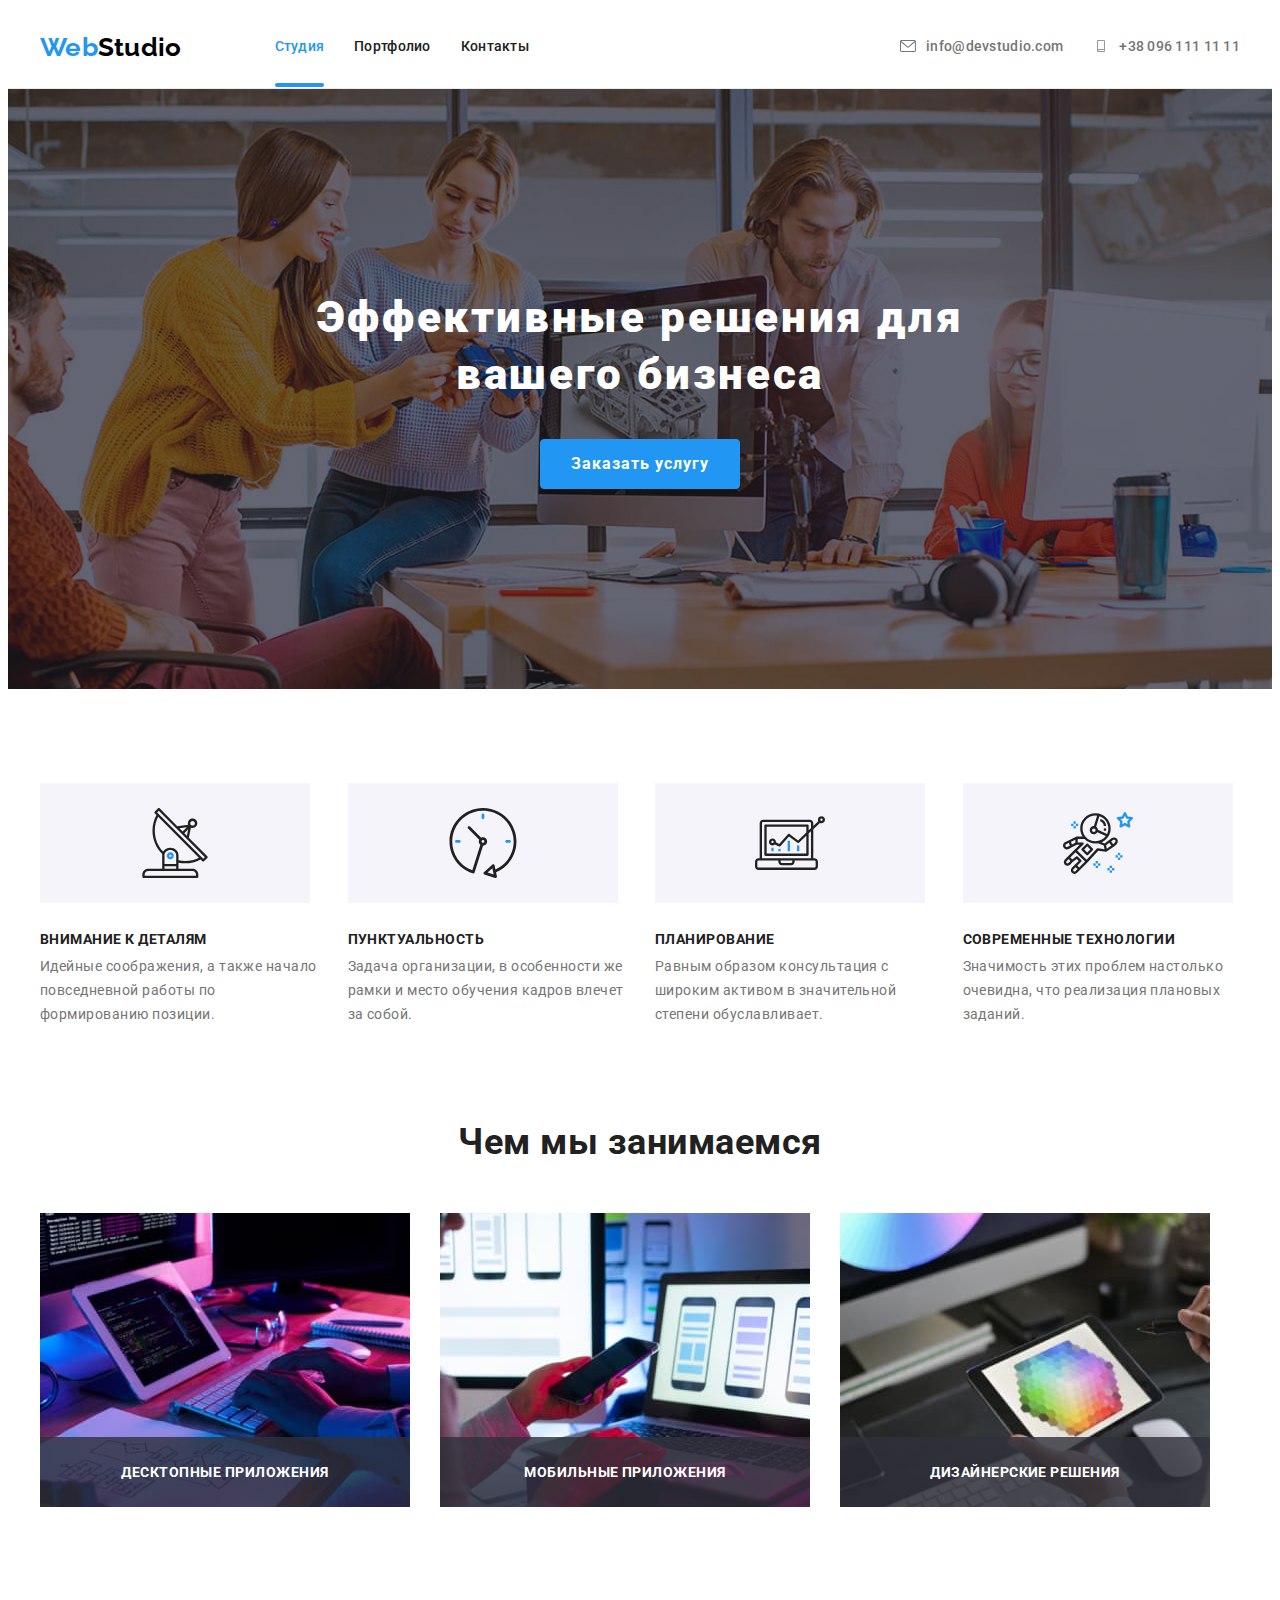
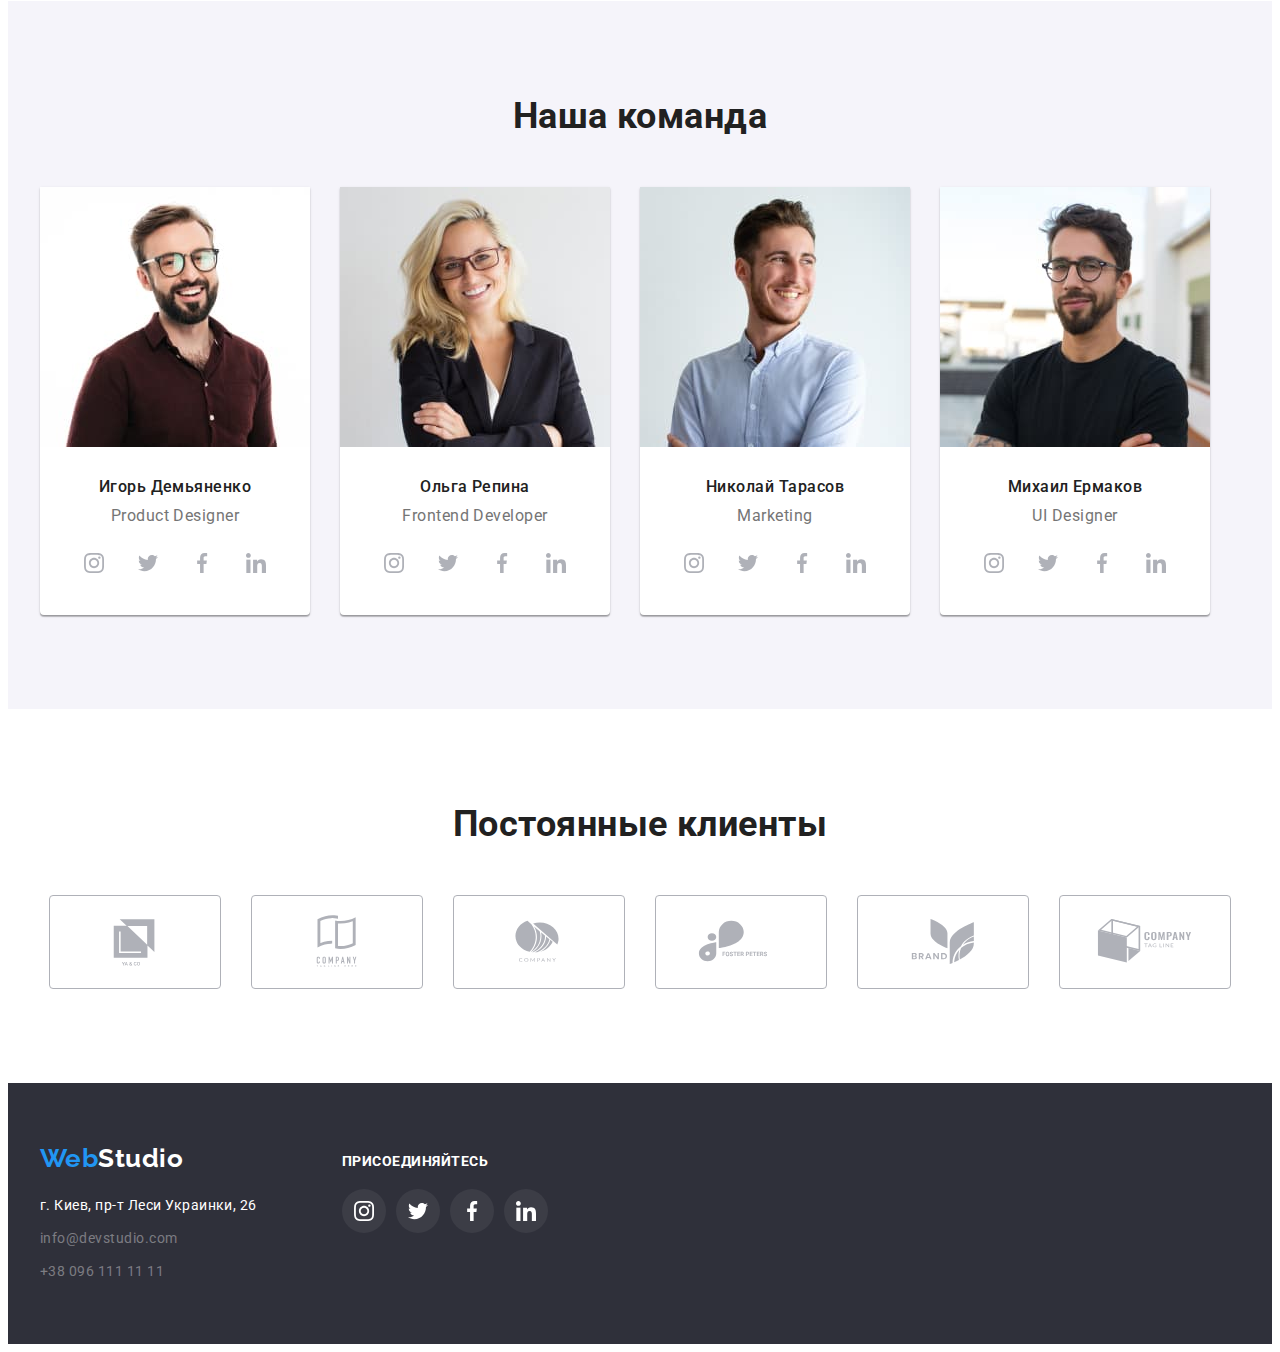
==== index.html @ b456a1b8 "начальная версия" ====
<!DOCTYPE html>
<html lang="ru">
  <head>
    <meta charset="UTF-8" />
    <meta http-equiv="X-UA-Compatible" content="IE=edge" />
    <meta name="viewport" content="width=device-width, initial-scale=1.0" />
    <title>Major</title>
    <link rel="preconnect" href="https://fonts.googleapis.com" />
    <link rel="preconnect" href="https://fonts.gstatic.com" crossorigin />
    <link
      href="https://fonts.googleapis.com/css2?family=Raleway:wght@700&family=Roboto:wght@400;500;700;900&display=swap"
      rel="stylesheet"
    />
    <link
      rel="stylesheet"
      href="https://cdnjs.cloudflare.com/ajax/libs/modern-normalize/1.1.0/modern-normalize.min.css"
      integrity="sha512-wpPYUAdjBVSE4KJnH1VR1HeZfpl1ub8YT/NKx4PuQ5NmX2tKuGu6U/JRp5y+Y8XG2tV+wKQpNHVUX03MfMFn9Q=="
      crossorigin="anonymous"
      referrerpolicy="no-referrer"
    />
    <link rel="stylesheet" href="./css/styles.css" />
  </head>

  <body>
    <!--                     Шапка -->
    <header class="header">
      <div class="container header-nav">
        <!--       Навигация -->

        <nav class="navigation">
          <a href="" lang="en" class="logo"
            ><span class="logo-web">Web</span>Studio</a
          >
          <ul class="site-nav list">
            <li class="item">
              <a href="index.html" class="nav-list current">Студия</a>
            </li>
            <li class="item">
              <a href="portfolio.html" class="nav-list">Портфолио</a>
            </li>
            <li class="item"><a href="" class="nav-list">Контакты</a></li>
          </ul>
        </nav>
        <!--             Авторизация -->

        <ul class="auth list">
          <li class="item">
            <a class="auth-link post" href="mailto:info@devstudio.com"
              ><svg class="post-icon" width="16" height="12">
                <use href="images/ikons.svg#icon-envelope"></use>
              </svg>
              info@devstudio.com</a
            >
          </li>
          <li class="item">
            <a class="auth-link tel" href="tel:+380961111111"
              ><svg class="post-icon" width="16" height="12">
                <use href="images/ikons.svg#icon-smartphone"></use>
              </svg>
              +38 096 111 11 11</a
            >
          </li>
        </ul>
      </div>
    </header>
    <main>
      <!--                     Герой -->
      <section class="hero">
        <div class="container">
          <h1 class="hero-title">Эффективные решения для вашего бизнеса</h1>
          <button data-modal-open type="button" class="btn">
            Заказать услугу
          </button>
        </div>
      </section>
      <!--                Преимущества -->
      <section class="section advantage">
        <div class="container">
          <!--скрытый заголовок-->
          <h2 class="visually-hidden">Почему мы</h2>
          <ul class="feature list">
            <li class="feature-item">
              <div class="capsule">
                <svg class="" width="70" height="70">
                  <use href="./images/ikons.svg#icon-antenna-1"></use>
                </svg>
              </div>
              <h3 class="section-title">Внимание к деталям</h3>
              <p class="text">
                Идейные соображения, а также начало повседневной работы по
                формированию позиции.
              </p>
            </li>
            <li class="feature-item">
              <div class="capsule">
                <svg class="" width="70" height="70">
                  <use href="./images/ikons.svg#icon-clock-1"></use>
                </svg>
              </div>
              <h3 class="section-title">Пунктуальность</h3>
              <p class="text">
                Задача организации, в особенности же рамки и место обучения
                кадров влечет за собой.
              </p>
            </li>
            <li class="feature-item">
              <div class="capsule">
                <svg class="" width="70" height="70">
                  <use href="./images/ikons.svg#icon-diagram-1"></use>
                </svg>
              </div>
              <h3 class="section-title">Планирование</h3>
              <p class="text">
                Равным образом консультация с широким активом в значительной
                степени обуславливает.
              </p>
            </li>
            <li class="feature-item">
              <div class="capsule">
                <svg class="" width="70" height="70">
                  <use href="./images/ikons.svg#icon-astronaut-1"></use>
                </svg>
              </div>
              <h3 class="section-title">Современные технологии</h3>
              <p class="text">
                Значимость этих проблем настолько очевидна, что реализация
                плановых заданий.
              </p>
            </li>
          </ul>
        </div>
      </section>
      <!--               Чем занимаемся -->
      <section class="section work">
        <div class="container">
          <h2 class="title">Чем мы занимаемся</h2>
          <ul class="work-list list">
            <li class="work-item">
              <img
                src="./images/img(2).jpg"
                alt="Сотрудник с планшетом за компьютером"
                width="370"
                height="294"
              />
              <div class="work-substrate">
                <h3 class="work-title">Десктопные приложения</h3>
              </div>
            </li>
            <li class="work-item">
              <img
                src="./images/img(1).jpg"
                alt="Сотрудник с мобильником за компьютером"
                width="370"
                height="294"
              />
              <div class="work-substrate">
                <h3 class="work-title">Мобильные приложения</h3>
              </div>
            </li>
            <li class="work-item">
              <img
                src="./images/img(3).jpg"
                alt="Сотрудник с планшетом "
                width="370"
                height="294"
              />
              <div class="work-substrate">
                <h3 class="work-title">Дизайнерские решения</h3>
              </div>
            </li>
          </ul>
        </div>
      </section>
      <!--               Наша команда -->
      <section class="team-section">
        <div class="container">
          <h2 class="title">Наша команда</h2>
          <ul class="team list">
            <li class="position">
              <div class="picture">
                <img
                  src="./images/img(4).jpg"
                  alt="продуктовый дизайнер"
                  width="270"
                  height="260"
                />
              </div>
              <div class="coworkers">
                <h3 class="team-title">Игорь Демьяненко</h3>
                <p class="team-text" lang="en">Product Designer</p>
                <ul class="team-socials-list list">
                  <li class="team-socials-item">
                    <a href="" class="team-socials-link">
                      <svg class="team-socials-icon" width="20" height="20">
                        <use href="./images/ikons.svg#icon-instagram-2"></use>
                      </svg>
                    </a>
                  </li>
                  <li class="team-socials-item">
                    <a href="" class="team-socials-link"
                      ><svg class="team-socials-icon" width="20" height="20">
                        <use href="./images/ikons.svg#icon-twitter-1"></use>
                      </svg>
                    </a>
                  </li>
                  <li class="team-socials-item">
                    <a href="" class="team-socials-link"
                      ><svg class="team-socials-icon" width="20" height="20">
                        <use href="./images/ikons.svg#icon-facebook-1"></use>
                      </svg>
                    </a>
                  </li>
                  <li class="team-socials-item">
                    <a href="" class="team-socials-link"
                      ><svg class="team-socials-icon" width="20" height="20">
                        <use href="./images/ikons.svg#icon-linkedin-1"></use>
                      </svg>
                    </a>
                  </li>
                </ul>
              </div>
            </li>

            <li class="position">
              <div class="picture">
                <img
                  src="./images/img(5).jpg"
                  alt="фронтэнд разработчик"
                  width="270"
                  height="260"
                />
              </div>
              <div class="coworkers">
                <h3 class="team-title">Ольга Репина</h3>
                <p class="team-text" lang="en">Frontend Developer</p>
                <ul class="team-socials-list list">
                  <li class="team-socials-item">
                    <a href="" class="team-socials-link"
                      ><svg class="team-socials-icon" width="20" height="20">
                        <use href="./images/ikons.svg#icon-instagram-2"></use>
                      </svg>
                    </a>
                  </li>
                  <li class="team-socials-item">
                    <a href="" class="team-socials-link"
                      ><svg class="team-socials-icon" width="20" height="20">
                        <use href="./images/ikons.svg#icon-twitter-1"></use>
                      </svg>
                    </a>
                  </li>
                  <li class="team-socials-item">
                    <a href="" class="team-socials-link"
                      ><svg class="team-socials-icon" width="20" height="20">
                        <use href="./images/ikons.svg#icon-facebook-1"></use>
                      </svg>
                    </a>
                  </li>
                  <li class="team-socials-item">
                    <a href="" class="team-socials-link"
                      ><svg class="team-socials-icon" width="20" height="20">
                        <use href="./images/ikons.svg#icon-linkedin-1"></use>
                      </svg>
                    </a>
                  </li>
                </ul>
              </div>
            </li>

            <li class="position">
              <div class="picture">
                <img
                  src="./images/img(6).jpg"
                  alt="маркетолог"
                  width="270"
                  height="260"
                />
              </div>
              <div class="coworkers">
                <h3 class="team-title">Николай Тарасов</h3>
                <p class="team-text" lang="en">Marketing</p>
                <ul class="team-socials-list list">
                  <li class="team-socials-item">
                    <a href="" class="team-socials-link"
                      ><svg class="team-socials-icon" width="20" height="20">
                        <use href="./images/ikons.svg#icon-instagram-2"></use>
                      </svg>
                    </a>
                  </li>
                  <li class="team-socials-item">
                    <a href="" class="team-socials-link"
                      ><svg class="team-socials-icon" width="20" height="20">
                        <use href="./images/ikons.svg#icon-twitter-1"></use>
                      </svg>
                    </a>
                  </li>
                  <li class="team-socials-item">
                    <a href="" class="team-socials-link"
                      ><svg class="team-socials-icon" width="20" height="20">
                        <use href="./images/ikons.svg#icon-facebook-1"></use>
                      </svg>
                    </a>
                  </li>
                  <li class="team-socials-item">
                    <a href="" class="team-socials-link"
                      ><svg class="team-socials-icon" width="20" height="20">
                        <use href="./images/ikons.svg#icon-linkedin-1"></use>
                      </svg>
                    </a>
                  </li>
                </ul>
              </div>
            </li>

            <li class="position">
              <div class="picture">
                <img
                  src="./images/img(7).jpg"
                  alt="дизайнер"
                  width="270"
                  height="260"
                />
              </div>
              <div class="coworkers">
                <h3 class="team-title">Михаил Ермаков</h3>
                <p class="team-text" lang="en">UI Designer</p>
                <ul class="team-socials-list list">
                  <li class="team-socials-item">
                    <a href="" class="team-socials-link"
                      ><svg class="team-socials-icon" width="20" height="20">
                        <use href="./images/ikons.svg#icon-instagram-2"></use>
                      </svg>
                    </a>
                  </li>
                  <li class="team-socials-item">
                    <a href="" class="team-socials-link"
                      ><svg class="team-socials-icon" width="20" height="20">
                        <use href="./images/ikons.svg#icon-twitter-1"></use>
                      </svg>
                    </a>
                  </li>
                  <li class="team-socials-item">
                    <a href="" class="team-socials-link"
                      ><svg class="team-socials-icon" width="20" height="20">
                        <use href="./images/ikons.svg#icon-facebook-1"></use>
                      </svg>
                    </a>
                  </li>
                  <li class="team-socials-item">
                    <a href="" class="team-socials-link"
                      ><svg class="team-socials-icon" width="20" height="20">
                        <use href="./images/ikons.svg#icon-linkedin-1"></use>
                      </svg>
                    </a>
                  </li>
                </ul>
              </div>
            </li>
          </ul>
        </div>
      </section>
      <!--               Постоянные клиенты -->
      <section class="section clients">
        <div class="container">
          <h2 class="client title">Постоянные клиенты</h2>
          <ul class="client-list list">
            <li class="client-item">
              <a href="" class="case-link">
                <svg class="case-icon" width="106" height="60">
                  <use href="./images/ikons.svg#icon-Logo-1"></use>
                </svg>
              </a>
            </li>
            <li class="client-item">
              <a href="" class="case-link">
                <svg class="case-icon" width="106" height="60">
                  <use href="./images/ikons.svg#icon-Logo"></use>
                </svg>
              </a>
            </li>
            <li class="client-item">
              <a href="" class="case-link"
                ><svg class="case-icon" width="106" height="60">
                  <use href="./images/ikons.svg#icon-Logo-2"></use>
                </svg>
              </a>
            </li>
            <li class="client-item">
              <a href="" class="case-link"
                ><svg class="case-icon" width="106" height="60">
                  <use href="./images/ikons.svg#icon-Logo-3"></use>
                </svg>
              </a>
            </li>
            <li class="client-item">
              <a href="" class="case-link"
                ><svg class="case-icon" width="106" height="60">
                  <use href="./images/ikons.svg#icon-Logo-4"></use>
                </svg>
              </a>
            </li>
            <li class="client-item">
              <a href="" class="case-link"
                ><svg class="case-icon" width="106" height="60">
                  <use href="./images/ikons.svg#icon-Logo-5"></use>
                </svg>
              </a>
            </li>
          </ul>
        </div>
      </section>
    </main>
    <footer>
      <div class="foot container">
        <div class="foot-location">
          <a href="" lang="en" class="foot-logo"
            ><span class="web-foot">Web</span>Studio</a
          >
          <address>
            <ul class="list">
              <li class="address-item">
                <a
                  href="https://goo.gl/maps/cJbCXFg71dcP9j5V9"
                  class="foot-link"
                  >г. Киев, пр-т Леси Украинки, 26</a
                >
              </li>
              <li class="address-item">
                <a href="mailto:info@devstudio.com" class="foot-link cont"
                  >info@devstudio.com</a
                >
              </li>
              <li class="address-item">
                <a href="tel:+380961111111" class="foot-link cont"
                  >+38 096 111 11 11</a
                >
              </li>
            </ul>
          </address>
        </div>
        <div class="foot-social">
          <h3 class="foot-title">Присоединяйтесь</h3>
          <ul class="socials-list list">
            <li class="socials-item">
              <a href="" class="socials-link"
                ><svg class="socials-icon" width="20" height="20">
                  <use href="./images/ikons.svg#icon-instagram-2"></use>
                </svg>
              </a>
            </li>
            <li class="socials-item">
              <a href="" class="socials-link"
                ><svg class="socials-icon" width="20" height="20">
                  <use href="./images/ikons.svg#icon-twitter-1"></use>
                </svg>
              </a>
            </li>
            <li class="socials-item">
              <a href="" class="socials-link"
                ><svg class="socials-icon" width="20" height="20">
                  <use href="./images/ikons.svg#icon-facebook-1"></use>
                </svg>
              </a>
            </li>
            <li class="socials-item">
              <a href="" class="socials-link"
                ><svg class="socials-icon" width="20" height="20">
                  <use href="./images/ikons.svg#icon-linkedin-1"></use>
                </svg>
              </a>
            </li>
          </ul>
        </div>
      </div>
    </footer>
    <div class="backdrob is-hidden" data-modal>
      <div class="modal">
        <button class="close-btn" data-modal-close>
          <svg class="close-icon" width="18" height="18">
            <use href="./images/ikons.svg#icon-close-black-18dp-2-1"></use>
          </svg>
        </button>
      </div>
    </div>
    <script src="./js/modal.js"></script>
  </body>
</html>
---- css/styles.css ----
:root {
  --primary-text-color: #757575;
  --second-text-color: #212121;
  --accent-color: #2196f3;
  --white-text-color: #fff;
  --logo-web-color: #000;
  --background-primary-color: #ffffff;
  --background-second-color: #f5f4fa;
  --background-footer-color: #2f303a;
  --icon-color: #afb1b8;
  --cards: 30px;
  --shadow-modal: 0 2px 1px 0 rgba(0, 0, 0, 0.2),
    0 1px 1px 0 rgba(0, 0, 0, 0.14), 0 1px 3px 0 rgba(0, 0, 0, 0.12);
  --cubic-bezier: (0.4, 0, 0.2, 1);
  --time: 250ms;
}

p,
h1,
h2,
h3,
h4,
h5,
h6 {
  margin: 0;
}

ul {
  margin: 0;
  padding: 0;
}

img {
  display: block;
  max-width: 100%;
}

button {
  cursor: pointer;
}
body {
  background-color: var(--background-primary-color);
  color: var(--primary-text-color);
  font-family: Roboto, sans-serif;
  text-decoration: none;
  letter-spacing: 0.03em;
}
.visually-hidden {
  position: absolute;
  white-space: nowrap;
  width: 1px;
  height: 1px;
  overflow: hidden;
  border: 0;
  padding: 0;
  clip: rect(0 0 0 0);
  clip-path: inset(50%);
  margin: -1px;
}
.list {
  list-style: none;
}

.container {
  width: 1200px;
  padding-left: 15px;
  padding-right: 15px;
  margin: 0 auto;
}

/*                  Header */

.header {
  background-color: var(--background-primary-color);

  font-weight: 500;
  font-size: 14px;
  line-height: 1.14;
  letter-spacing: 0.02em;

  padding-top: 24px;
  padding-bottom: 25px;
  border-bottom: 1px solid #ececec;
}
.header-nav {
  display: flex;
  align-items: center;
}

/*                     header logo      */
a {
  text-decoration: none;
}
.logo {
  /* display: flex; */
  font-family: Raleway, sans-serif;
  font-weight: 700;
  font-size: 26px;
  line-height: 1.19;
  color: var(--logo-web-color);

  margin-right: 93px;
}
.logo > .logo-web {
  color: var(--accent-color);
}

/*                      navigation      */

.navigation {
  display: flex;
  align-items: center;
}
.site-nav {
  display: flex;
  margin-left: auto;
}
.nav-list {
  position: relative;

  color: var(--second-text-color);

  transition-property: color;
  transition-duration: 250ms;
  transition-timing-function: var(--cubic-bezier);
}
.current::after {
  content: "";

  position: absolute;

  display: block;
  width: 100%;
  height: 4px;

  background-color: var(--accent-color);
  left: 0;
  bottom: -1px;
  border-radius: 2px;
}
.site-nav .nav-list {
  padding-top: 32px;
  padding-bottom: 32px;
}
.item + .item {
  margin-left: 30px;
}
.nav-list:hover,
.nav-list:focus {
  color: var(--accent-color);
}
.current {
  position: relative;
  color: var(--accent-color);
}

.auth {
  display: flex;
  margin-left: auto;
}

.auth-link,
.auth-link-photo {
  display: inline-flex;
  color: var(--primary-text-color);
  align-items: center;

  transition-property: color;
  transition-duration: 250ms;
  transition-timing-function: var(--cubic-bezier);
}

.auth-link:hover,
.auth-link:focus {
  color: var(--accent-color);
}
.post-icon {
  margin-right: 10px;
  fill: currentColor;
}

/*                      hero         */

.hero-title {
  color: var(--white-text-color);

  font-weight: 900;
  font-size: 44px;
  line-height: 1.3;
  text-align: center;
  letter-spacing: 0.06em;
  width: 696px;
  height: 120px;
  margin: 0 auto 30px;
}

.hero {
  background-color: #2f303a;
  background-image: linear-gradient(
      rgba(47, 48, 58, 0.4),
      rgba(47, 48, 58, 0.4)
    ),
    url(../images/hero-bg.jpg);
  background-repeat: no-repeat;
  background-size: cover;
  background-position: center;
  text-align: center;
  padding-top: 200px;
  padding-bottom: 200px;
  max-width: 1600px;
}

.btn {
  color: #fff;
  background-color: var(--accent-color);
  width: 200px;
  height: 50px;

  font-family: inherit;
  font-weight: 700;
  font-size: 16px;
  line-height: 1.88;
  letter-spacing: 0.06em;
  border: 1px solid var(--accent-color);
  box-shadow: 0 4px 4px 0 rgba(0, 0, 0, 0.15);
  border-radius: 4px;

  cursor: pointer;
}

.btn:hover {
  background-color: #188ce8;
  border: 1px solid #188ce8;
}

/*                    advantage     */

.section {
  padding-top: 94px;
  padding-bottom: 94px;
}
.section-title {
  margin-bottom: 10px;

  color: var(--second-text-color);
  font-weight: 700;
  font-size: 14px;
  line-height: 0.88;
  text-transform: uppercase;
}
.feature {
  display: flex;
  margin-left: -30px;
  margin-bottom: -30px;
  flex-wrap: wrap;
}
.feature-item {
  flex-basis: calc(100% / 4 - 30px);
  /* flex-basis: calc((100% - 90px) / 3); */
  margin-left: 30px;
  margin-bottom: 30px;
}
.text {
  font-size: 14px;
  line-height: 1.7;
}
.capsule {
  background: var(--background-second-color);
  width: 270px;
  height: 120px;
  margin-bottom: 30px;
  display: flex;
  justify-content: center;
  align-items: center;
}
/*                          work */
.work {
  padding-top: 0;
}
/* .work-title,
.client-title,
.team*/
.title {
  color: var(--second-text-color);

  font-size: 36px;
  line-height: 1.17;
  text-align: center;

  margin-bottom: 50px;
}
.work-list {
  display: flex;
  flex-wrap: wrap;
  margin-left: -30px;
  margin-bottom: -30px;
}
.work-item {
  position: relative;
  margin-left: 30px;
  margin-bottom: 30px;
}
.work-substrate {
  position: absolute;
  width: 100%;
  top: calc(294px - 70px);
  left: 0;
  right: 0;
  bottom: 0;
  display: flex;
  justify-content: center;
  align-items: center;

  /* background-color: #2f303a80; */
  background-image: linear-gradient(
    rgba(47, 48, 58, 0.8),
    rgba(47, 48, 58, 0.8)
  );
  /* ),
    url(../images/bg-work.jpg) */
}

.work-title {
  color: var(--white-text-color);
  font-weight: 700;
  font-size: 14px;
  line-height: 0.88;
  text-transform: uppercase;
}

/*                        team */

img {
  display: block;
  max-width: 100%;
  height: auto;
}

.team {
  padding: 0;
  margin: 0;
  display: flex;
  flex-wrap: wrap;
}

.position:nth-child(n + 2) {
  margin-left: var(--cards);
}
.position {
  background-color: #fff;
  box-shadow: 0 2px 1px 0 rgba(0, 0, 0, 0.2), 0 1px 1px 0 rgba(0, 0, 0, 0.14),
    0 1px 3px 0 rgba(0, 0, 0, 0.12);
  border-bottom-left-radius: 4px;
  border-bottom-right-radius: 4px;
}
.team-section {
  background-color: var(--background-second-color);

  padding-top: 94px;
  padding-bottom: 94px;
}
.coworkers {
  padding-top: var(--cards);
  padding-bottom: var(--cards);
}
.team-title {
  color: var(--second-text-color);
  font-weight: 500;
  font-size: 16px;
  line-height: 1.19;
  text-align: center;
  padding-bottom: 10px;
  padding-left: 0;
  padding-right: 0;
}

.team-text {
  font-size: 16px;
  line-height: 1.19;
  text-align: center;
  margin-bottom: 16px;
}

.team-socials-link {
  width: 44px;
  height: 44px;
  background-color: var(--background-primary-color);
  border-radius: 50%;
  display: flex;
  justify-content: center;
  align-items: center;
  color: var(--icon-color);

  transition-property: color, background-color;
  transition-duration: 250ms, 250ms;
  transition-timing-function: var(--cubic-bezier), var(--cubic-bezier);
}

.team-socials-icon {
  fill: currentColor;
}

.team-socials-link:hover,
.team-socials-link:focus {
  background-color: var(--accent-color);
  color: var(--white-text-color);
}

.team-socials-list {
  display: flex;
  justify-content: center;
}

.team-socials-item + .team-socials-item {
  margin-left: 10px;
}

/*                         clients */
.client-list {
  display: flex;
  justify-content: center;
}
.case-link {
  background-color: var(--background-primary-color);
  color: var(--icon-color);
  width: 170px;
  height: 92px;
  border: 1px solid #afb1b8;
  border-radius: 4px;
  display: flex;
  justify-content: center;
  align-items: center;

  transition-property: color, border;
  transition-duration: 250ms, 250ms;
  transition-timing-function: var(--cubic-bezier), var(--cubic-bezier);
}

.case-icon {
  fill: currentColor;
}
.case-link:hover,
.case-link:focus {
  color: var(--accent-color);
  border: 1px solid #2196f3;
}

.client-item + .client-item {
  margin-left: 30px;
}
.client-item {
  display: flex;
  justify-content: center;
  align-items: center;
}

/*                          footer        */

footer {
  background-color: var(--background-footer-color);
  padding-top: 60px;
  padding-bottom: 60px;
}
.foot {
  display: flex;
}
.foot-logo {
  display: inline-block;
  margin-bottom: 20px;
  font-family: Raleway, sans-serif;
  font-weight: 700;
  font-size: 26px;
  line-height: 1.19;
  color: var(--white-text-color);
}

.web-foot {
  color: var(--accent-color);
}

.foot-link {
  font-size: 14px;
  line-height: 1.71;
  font-style: normal;

  color: #fff;

  transition: color 250ms cubic-bezier(0.4, 0, 0.2, 1);
}

.foot-link:hover,
.foot-link:focus {
  color: var(--accent-color);
}

.cont {
  color: #ffffff60;
}
.address-item + .address-item {
  margin-top: 9px;
}
.foot-social {
  margin-top: 10px;
  margin-left: 85px;
}
.foot-title {
  color: var(--white-text-color);
  font-weight: 700;
  font-size: 14px;
  line-height: 1.17;
  text-transform: uppercase;
  margin-bottom: 20px;
}

.socials-link {
  width: 44px;
  height: 44px;
  background-color: #ffffff10;
  border-radius: 50%;
  display: flex;
  justify-content: center;
  align-items: center;
  color: var(--white-text-color);

  transition-property: color, background-color;
  transition-duration: 250ms, 250ms;
  transition-timing-function: var(--cubic-bezier), var(--cubic-bezier);
}
.socials-icon {
  fill: currentColor;
}

.socials-link:hover,
.socials-link:focus {
  background-color: var(--accent-color);
  color: var(--white-text-color);
}

.socials-list {
  display: flex;
  justify-content: center;
  align-items: center;
}

.socials-item + .socials-item {
  margin-left: 10px;
}

/*           modal window */
.backdrob {
  position: fixed;
  top: 0;
  left: 0;
  width: 100vw;
  height: 100vh;
  background: rgba(0, 0, 0, 0.2);
  opacity: 1;
  transition: opacity 250ms cubic-bezier(0.4, 0, 0.2, 1),
    visibility 250ms cubic-bezier(0.4, 0, 0.2, 1);
}

.backdrob.is-hidden {
  opacity: 0;
  pointer-events: none;
  visibility: hidden;
}

.modal {
  position: absolute;
  top: 50%;
  left: 50%;

  width: 528px;
  min-height: 581px;

  background: #fff;
  border-radius: 4px;
  box-shadow: var(--shadow-modal);

  transform: translate(-50%, -50%) scale(1);
  transition: transform 250ms cubic-bezier(0.4, 0, 0.2, 1);
}

.backdrob.is-hidden .modal {
  transform: translate(-50%, -50%) scale(0.5);
}

.close-btn {
  position: absolute;
  top: 8px;
  right: 8px;

  border-radius: 50%;
  border: 1px solid #00000010;
  width: 30px;
  height: 30px;

  display: flex;
  justify-content: center;
  align-items: center;

  box-shadow: var(--shadow-modal);
  background-color: var(--background-primary-color);
  color: #000;
}

.close-icon {
  fill: currentColor;
}

/*              filter            */

.portfolio {
  padding-top: 94px;
  padding-bottom: 94px;
}

.filter-list {
  display: flex;
  justify-content: center;
  margin-bottom: 50px;
}

.btn-photo.current {
  color: var(--white-text-color);
  background-color: var(--accent-color);
  box-shadow: 0 2px 2px 0 rgba(0, 0, 0, 0.12), 0 1px 2px 0 rgba(0, 0, 0, 0.08),
    0 3px 1px 0 rgba(0, 0, 0, 0.1);
}

.filter-item + .filter-item {
  margin-left: 8px;
}
.btn-photo {
  padding: 4px 22px;
  color: var(--second-text-color);

  font-family: inherit;
  font-weight: 500;
  font-size: 16px;
  line-height: calc(26 / 16);
  cursor: pointer;
  border-radius: 4px;
  border: none;
  box-shadow: none;

  transition-property: color, background-color, box-shadow;
  transition-duration: 250ms, 250ms, 250ms;
  transition-timing-function: var(--cubic-bezier), var(--cubic-bezier),
    var(--cubic-bezier);
}

.btn-photo:hover,
.btn-photo:focus {
  color: var(--white-text-color);
  background-color: var(--accent-color);
  box-shadow: 0 2px 2px 0 rgba(0, 0, 0, 0.12), 0 1px 2px 0 rgba(0, 0, 0, 0.08),
    0 3px 1px 0 rgba(0, 0, 0, 0.1);
}

/*              work examples          */

.example-title {
  color: var(--second-text-color);
  font-size: 18px;
  line-height: 2;
  letter-spacing: 0.06em;
  margin-bottom: 4px;
}

.example-text {
  color: var(--primary-text-color);
  font-size: 16px;
  line-height: 1.88;
}
.examples {
  padding: 0;
  margin: 0;
  display: flex;
  flex-wrap: wrap;
  margin-left: calc(-1 * var(--cards));
  margin-top: calc(-1 * var(--cards));
}
.card-link {
  display: block;
  transition: box-shadow 250ms cubic-bezier(0.4, 0, 0.2, 1);
}

.card-link:hover,
.card-link:focus {
  box-shadow: 1px 4px 6px 0 rgba(0, 0, 0, 0.16), 0 4px 4px 0 rgba(0, 0, 0, 0.06),
    0 1px 1px 0 rgba(0, 0, 0, 0.12);
}

.examples > .card-item {
  flex-basis: calc(100% / 3 - var(--cards));
  margin-left: var(--cards);
  margin-top: var(--cards);
}

.card-item {
  border: 1px solid #eeeeee;
}
.card-text {
  padding: 20px 24px;
}
.thumb {
  position: relative;
  overflow: hidden;
}
.card-link:hover .text-overley,
.card-link:focus .text-overley {
  transform: translateY(0);
}
.text-overley {
  position: absolute;
  top: 0;
  left: 0;
  width: 100%;
  height: 100%;

  font-size: 18px;
  line-height: calc(28 / 18);
  color: #fff;
  padding: 63px 24px;

  background-color: #2196f390;

  transform: translateY(100%);
  transition: transform 250ms cubic-bezier(0.4, 0, 0.2, 1);
}
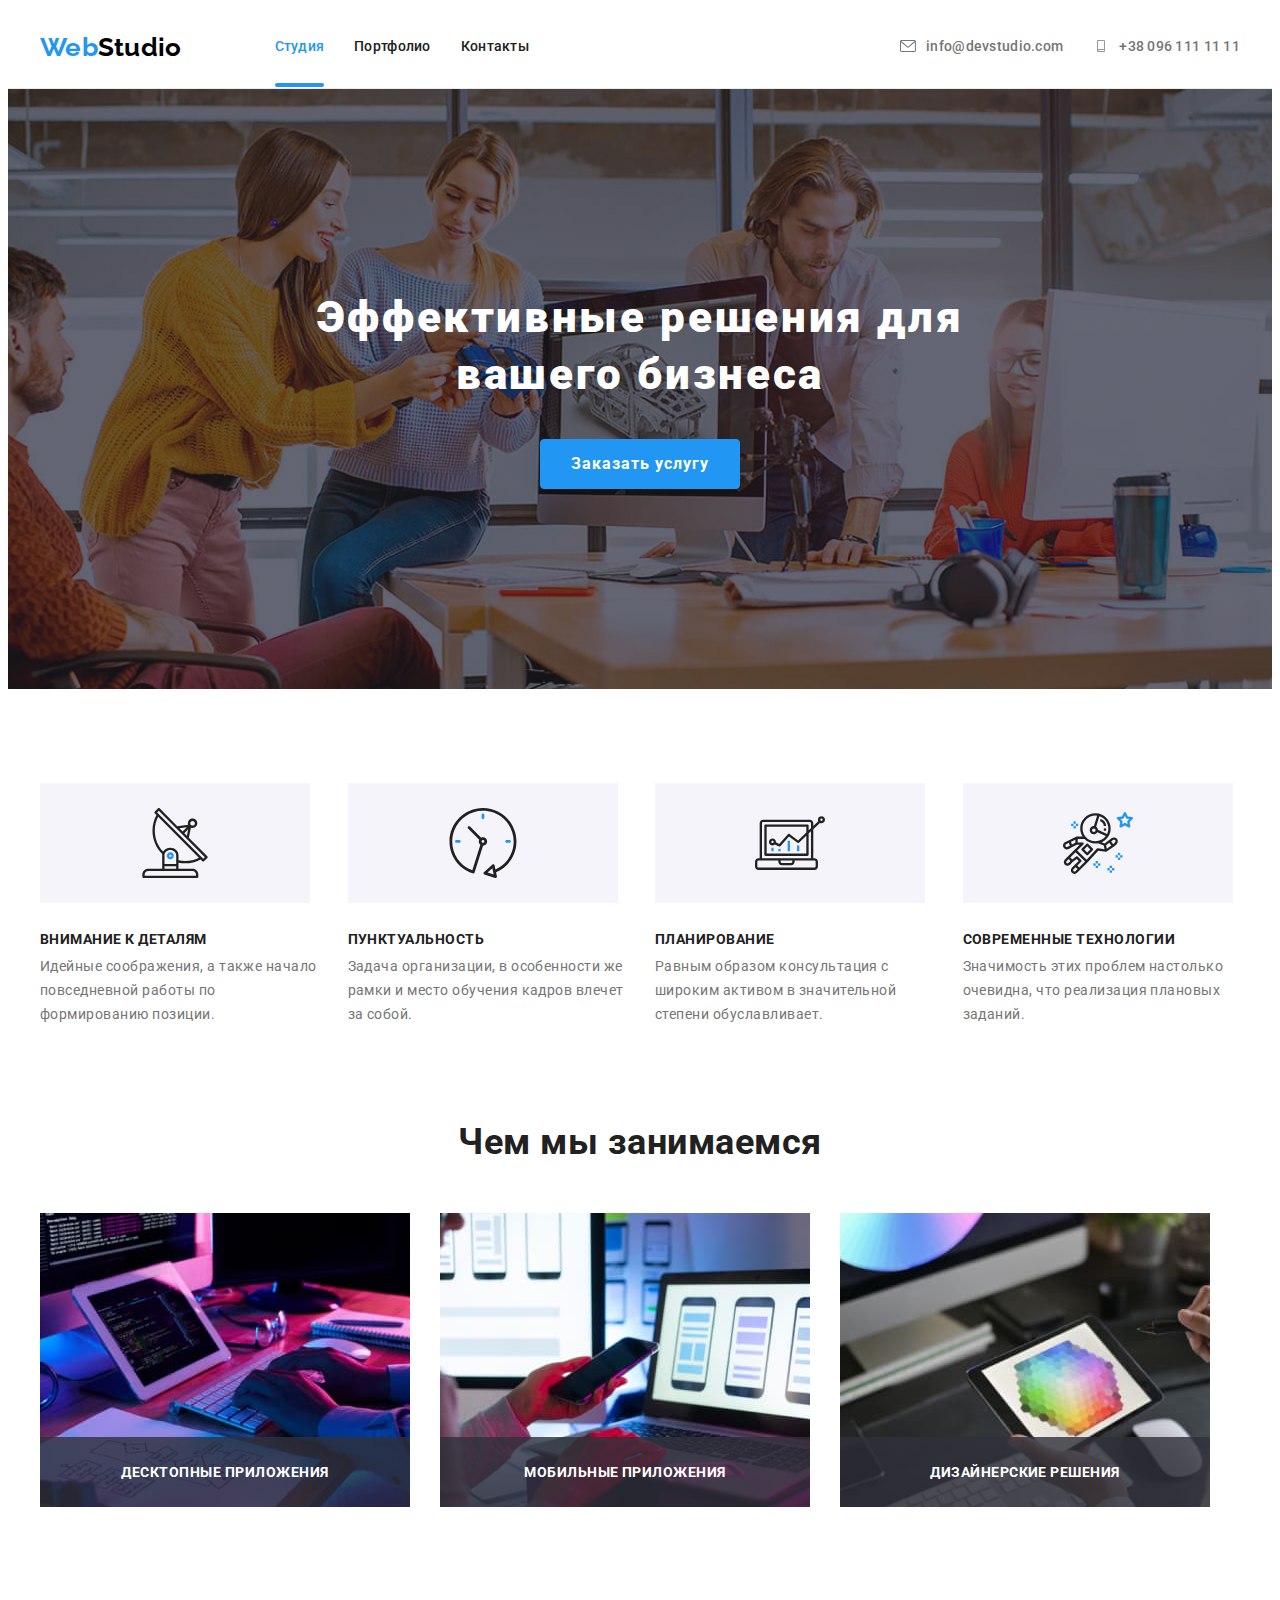
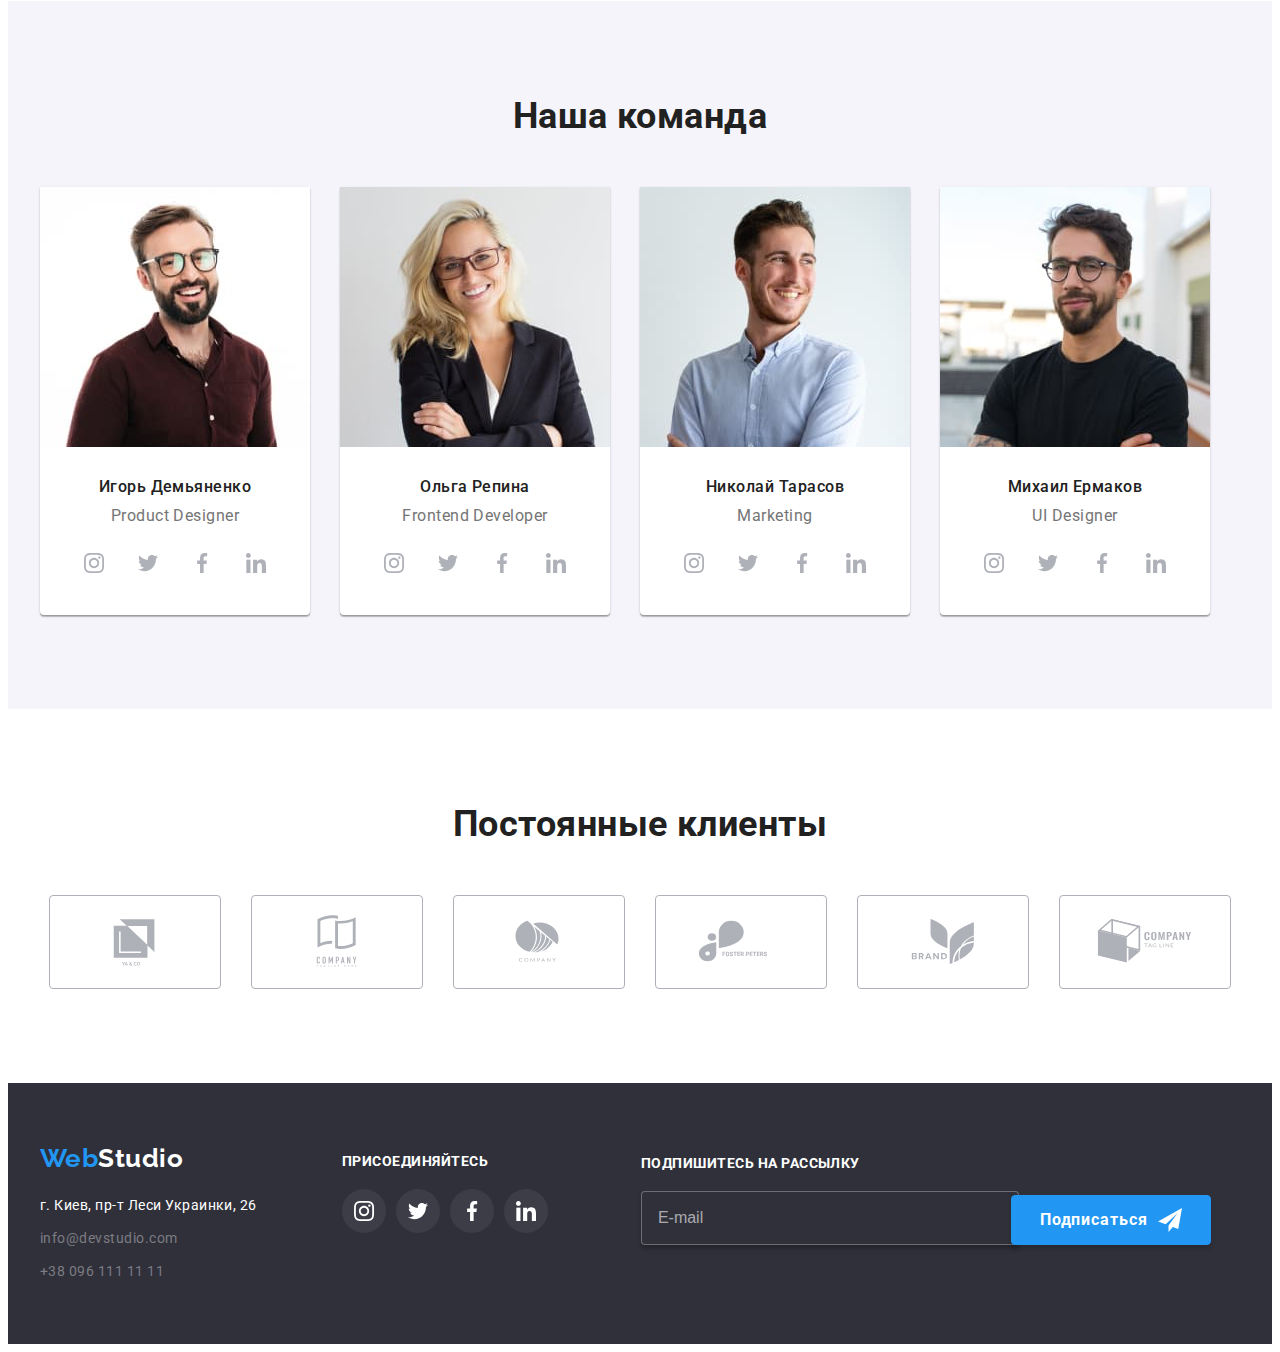
==== commit 8279c458: "первая версия ДЗ 6" ====
--- a/index.html
+++ b/index.html
@@ -470,6 +470,28 @@
             </li>
           </ul>
         </div>
+        <div class="foot-warm">
+          <form class="foot-form">
+            <div class="foot-capsule-form">
+              <label for="foot-email" class="foot-label foot-title"
+                >Подпишитесь на рассылку</label
+              >
+              <input
+                type="email"
+                id="foot-email"
+                name="foot-email"
+                class="foot-input"
+                placeholder="E-mail"
+              />
+            </div>
+            <button type="submit" class="foot-btn btn">
+              Подписаться
+              <svg class="foot-btn-icon" width="24" height="24">
+                <use href="./images/ikons.svg#icon-icon-send"></use>
+              </svg>
+            </button>
+          </form>
+        </div>
       </div>
     </footer>
     <div class="backdrob is-hidden" data-modal>
@@ -479,6 +501,70 @@
             <use href="./images/ikons.svg#icon-close-black-18dp-2-1"></use>
           </svg>
         </button>
+        <p class="modal-title">Оставьте свои данные, мы вам перезвоним</p>
+        <form class="modal-form">
+          <label class="form-field">
+            <span class="modal-label">Имя</span>
+            <input type="text" name="user-name" class="modal-input" />
+            <svg class="modal-icon" width="18" height="18">
+              <use href="./images/ikons.svg#icon-person-black-18dp-1-1"></use>
+            </svg>
+          </label>
+
+          <label class="form-field"
+            ><span class="modal-label">Телефон</span>
+            <input
+              id="user-tel"
+              type="tel"
+              name="user-tel"
+              class="modal-input"
+            />
+            <svg class="modal-icon" width="18" height="18">
+              <use href="./images/ikons.svg#icon-phone"></use>
+            </svg>
+          </label>
+
+          <label class="form-field">
+            <span class="modal-label">Почта</span>
+
+            <input type="email" name="user-email" class="modal-input" /><svg
+              class="modal-icon"
+              width="18"
+              height="18"
+            >
+              <use href="./images/ikons.svg#icon-email-black-18dp-1"></use>
+            </svg>
+          </label>
+
+          <label class="form-field">
+            <span class="modal-label">Комментарий</span>
+            <textarea
+              name="user-text"
+              class="modal-text"
+              placeholder="Введите текст"
+            ></textarea>
+          </label>
+          <div class="form-field">
+            <input
+              type="checkbox"
+              name="check"
+              id="check"
+              class="modal-check visually-hidden"
+            />
+            <label for="check" class="check-label">
+              <span
+                ><svg class="modal-icon-check" width="16" height="15">
+                  <use href="./images/ikons.svg#icon-check"></use>
+                </svg> </span
+              >Соглашаюсь с рассылкой и принимаю&nbsp;<a
+                href=""
+                class="check-link"
+                >Условия договора</a
+              >
+            </label>
+          </div>
+          <button type="submit" class="modal-button btn">Отправить</button>
+        </form>
       </div>
     </div>
     <script src="./js/modal.js"></script>
--- a/css/styles.css
+++ b/css/styles.css
@@ -35,7 +35,9 @@
   max-width: 100%;
 }
 
-button {
+button,
+input,
+label {
   cursor: pointer;
 }
 body {
@@ -165,9 +167,7 @@
   color: var(--primary-text-color);
   align-items: center;
 
-  transition-property: color;
-  transition-duration: 250ms;
-  transition-timing-function: var(--cubic-bezier);
+  transition: color 250ms var(--cubic-bezier);
 }
 
 .auth-link:hover,
@@ -226,6 +226,8 @@
   border-radius: 4px;
 
   cursor: pointer;
+  transition: background-color 250ms var(--cubic-bezier),
+    border 250ms var(--cubic-bezier);
 }
 
 .btn:hover {
@@ -277,9 +279,7 @@
 .work {
   padding-top: 0;
 }
-/* .work-title,
-.client-title,
-.team*/
+
 .title {
   color: var(--second-text-color);
 
@@ -310,14 +310,10 @@
   display: flex;
   justify-content: center;
   align-items: center;
-
-  /* background-color: #2f303a80; */
   background-image: linear-gradient(
     rgba(47, 48, 58, 0.8),
     rgba(47, 48, 58, 0.8)
   );
-  /* ),
-    url(../images/bg-work.jpg) */
 }
 
 .work-title {
@@ -392,7 +388,7 @@
   color: var(--icon-color);
 
   transition-property: color, background-color;
-  transition-duration: 250ms, 250ms;
+  transition-duration: 250ms;
   transition-timing-function: var(--cubic-bezier), var(--cubic-bezier);
 }
 
@@ -432,7 +428,7 @@
   align-items: center;
 
   transition-property: color, border;
-  transition-duration: 250ms, 250ms;
+  transition-duration: 250ms;
   transition-timing-function: var(--cubic-bezier), var(--cubic-bezier);
 }
 
@@ -543,6 +539,57 @@
 }
 
 .socials-item + .socials-item {
+  margin-left: 10px;
+}
+
+.foot-warm {
+  width: 570px;
+  height: 86px;
+  margin-left: 93px;
+  margin-top: 10px;
+}
+.foot-form {
+  display: flex;
+  align-items: flex-end;
+}
+.foot-capsule-form {
+  width: 358px;
+}
+.foot-label {
+  margin-bottom: 20px;
+  display: inline-block;
+}
+.foot-input {
+  width: 358px;
+  height: 50px;
+  padding-left: 16px;
+
+  border: 1px solid rgba(255, 255, 255, 0.3);
+  border-radius: 4px;
+  background-color: var(--background-footer-color);
+  box-shadow: 0 4px 4px 0 rgba(0, 0, 0, 0.25);
+  color: var(--white-text-color);
+  transition: border-color 250ms cubic-bezier(0.4, 0, 0.2, 1);
+}
+.foot-input:focus {
+  cursor: text;
+}
+.foot-input:focus,
+.foot-input:hover {
+  border-color: rgba(33, 150, 243, 0);
+}
+.foot-input::placeholder {
+  font-size: 16px;
+  line-height: calc(20 / 16);
+  color: rgba(255, 255, 255, 0.6);
+}
+.foot-btn {
+  display: inline-flex;
+  justify-content: center;
+  align-items: center;
+  margin-left: 12px;
+}
+.foot-btn-icon {
   margin-left: 10px;
 }
 
@@ -572,6 +619,7 @@
 
   width: 528px;
   min-height: 581px;
+  padding: 40px;
 
   background: #fff;
   border-radius: 4px;
@@ -583,6 +631,130 @@
 
 .backdrob.is-hidden .modal {
   transform: translate(-50%, -50%) scale(0.5);
+}
+
+.modal-title {
+  font-weight: 700;
+  font-size: 20px;
+  line-height: calc(23 / 20);
+  color: var(--second-text-color);
+  text-align: center;
+  margin-bottom: 30px;
+}
+.modal-form {
+  display: block;
+  padding: auto 40px;
+}
+.form-field {
+  position: relative;
+  display: block;
+  margin-bottom: 10px;
+}
+
+.modal-input {
+  width: 100%;
+  height: 40px;
+  padding-left: 42px;
+
+  border: 1px solid rgba(33, 33, 33, 0.2);
+  border-radius: 4px;
+  outline: none;
+  transition: border-color 250ms cubic-bezier(0.4, 0, 0.2, 1);
+}
+.modal-icon {
+  position: absolute;
+  display: inline-block;
+  top: 50%;
+  left: 12px;
+  transition: fill 250ms cubic-bezier(0.4, 0, 0.2, 1);
+}
+
+.modal-label {
+  display: block;
+
+  font-size: 12px;
+  line-height: 1.17;
+  letter-spacing: 0.01em;
+
+  margin-bottom: 4px;
+}
+.modal-text::placeholder {
+  font-size: 12px;
+  line-height: 1.17;
+  letter-spacing: 0.01em;
+
+  color: rgba(117, 117, 117, 0.5);
+}
+
+.modal-text {
+  display: inline-block;
+
+  width: 100%;
+  height: 120px;
+  margin-bottom: 20px;
+
+  border: 1px solid rgba(33, 33, 33, 0.2);
+  border-radius: 4px;
+
+  padding: 12px 16px;
+  resize: none;
+  outline: none;
+  transition: border-color 250ms cubic-bezier(0.4, 0, 0.2, 1);
+}
+.modal-input:focus,
+.modal-input:hover,
+.modal-text:focus,
+.modal-text:hover {
+  border-color: var(--accent-color);
+}
+.modal-input:focus {
+  cursor: text;
+}
+.modal-input:focus + .modal-icon,
+.modal-input:hover + .modal-icon {
+  fill: var(--accent-color);
+}
+.check-label {
+  display: flex;
+  align-items: center;
+
+  font-size: 14px;
+  line-height: calc(28 / 14);
+
+  color: var(--primary-text-color);
+}
+
+.check-label span {
+  width: 16px;
+  height: 15px;
+  border: 2px solid #000;
+  border-radius: 2px;
+  margin-right: 7px;
+  margin-left: 14px;
+  display: flex;
+  justify-content: center;
+  align-items: center;
+  transition: background-color 250ms cubic-bezier(0.4, 0, 0.2, 1),
+    border 250ms cubic-bezier(0.4, 0, 0.2, 1);
+}
+.modal-icon-check {
+  fill: transparent;
+  transition: fill 250ms cubic-bezier(0.4, 0, 0.2, 1);
+}
+.modal-check:checked + .check-label > span {
+  background-color: var(--accent-color);
+  border: none;
+}
+.modal-check:checked + .check-label svg {
+  fill: #fff;
+}
+.check-link {
+  color: var(--accent-color);
+  text-decoration: underline;
+}
+.modal-button {
+  display: block;
+  margin: 30px auto 0 auto;
 }
 
 .close-btn {
@@ -602,12 +774,20 @@
   box-shadow: var(--shadow-modal);
   background-color: var(--background-primary-color);
   color: #000;
+  transition-property: color, box-shadow, border-color;
+  transition-duration: 250ms;
+  transition-timing-function: cubic-bezier(0.4, 0, 0.2, 1);
 }
 
 .close-icon {
   fill: currentColor;
 }
-
+.close-btn:hover,
+.close-btn:focus {
+  color: var(--accent-color);
+  box-shadow: none;
+  border-color: rgba(0, 0, 0, 0.1);
+}
 /*              filter            */
 
 .portfolio {
@@ -724,8 +904,8 @@
   color: #fff;
   padding: 63px 24px;
 
-  background-color: #2196f390;
-
-  transform: translateY(100%);
+  background-color: rgba(33, 150, 243, 0.9);
+
+  transform: translateY(101%);
   transition: transform 250ms cubic-bezier(0.4, 0, 0.2, 1);
 }
